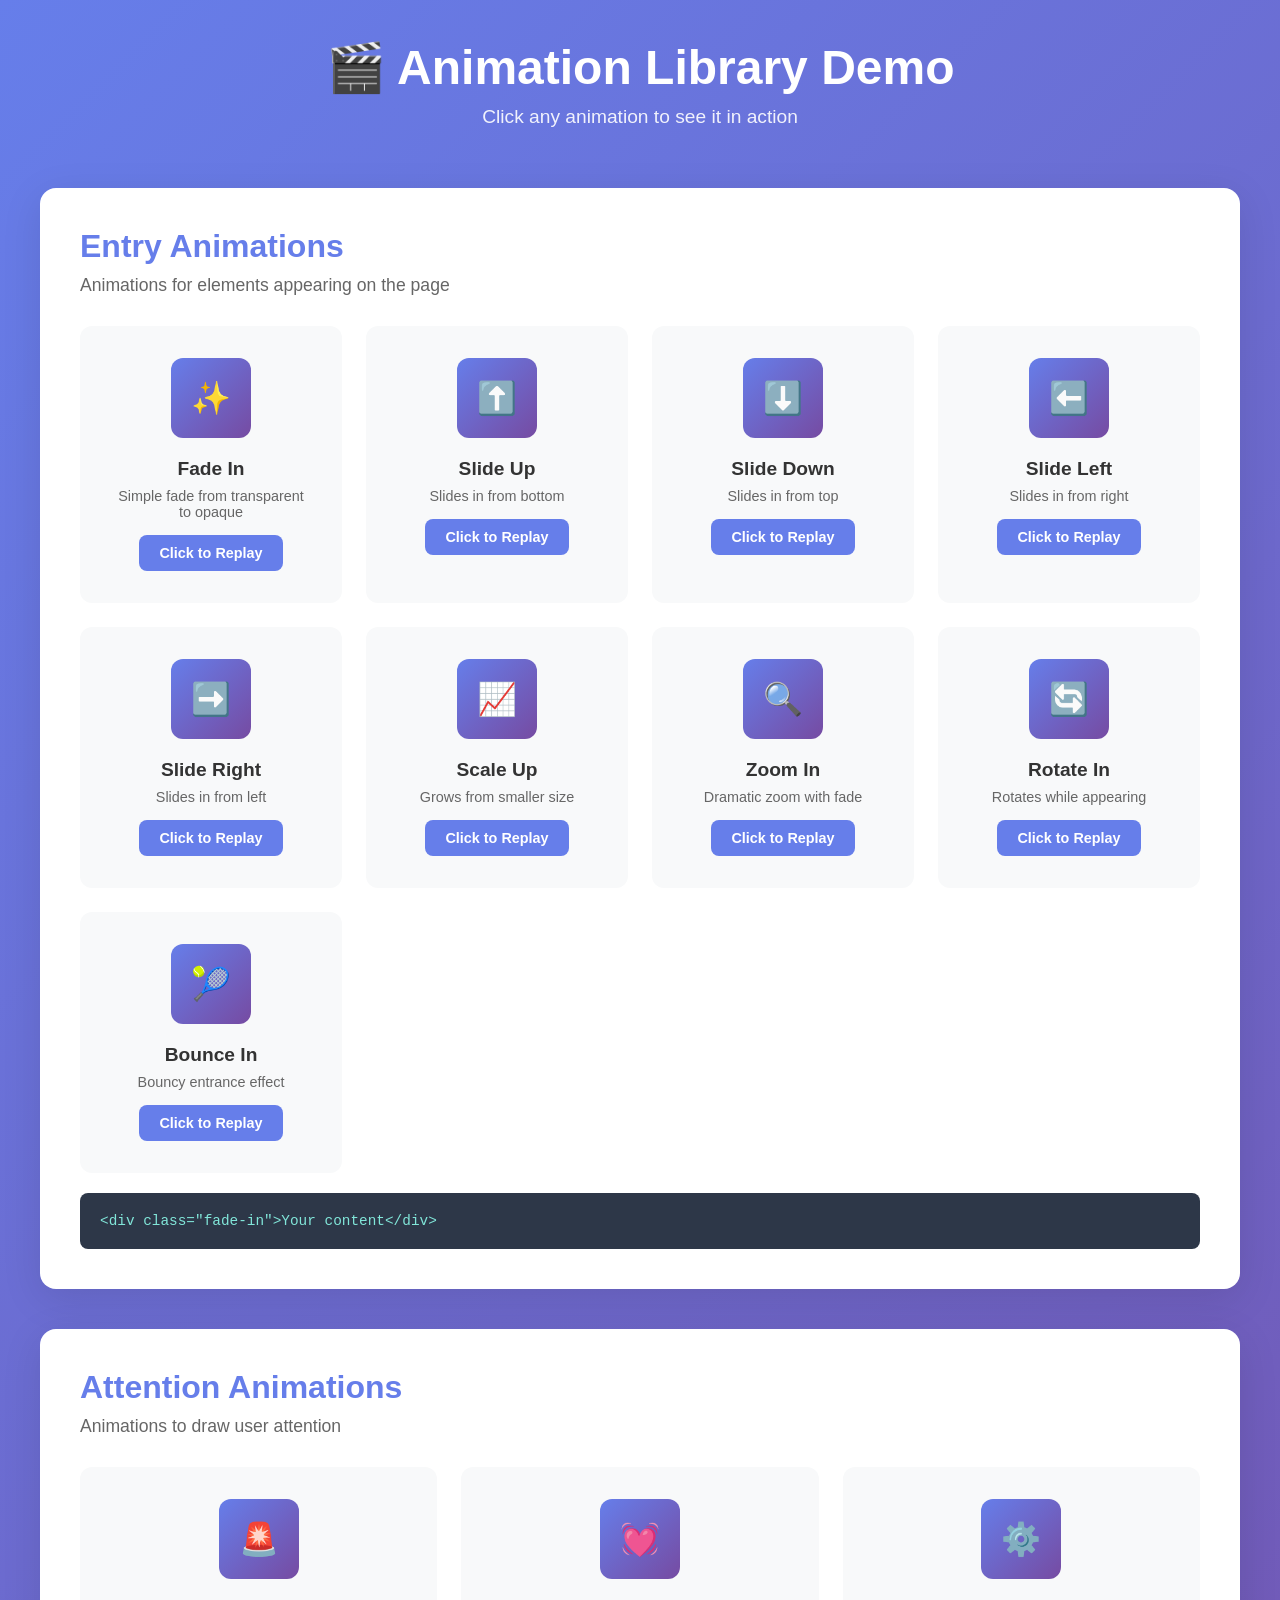
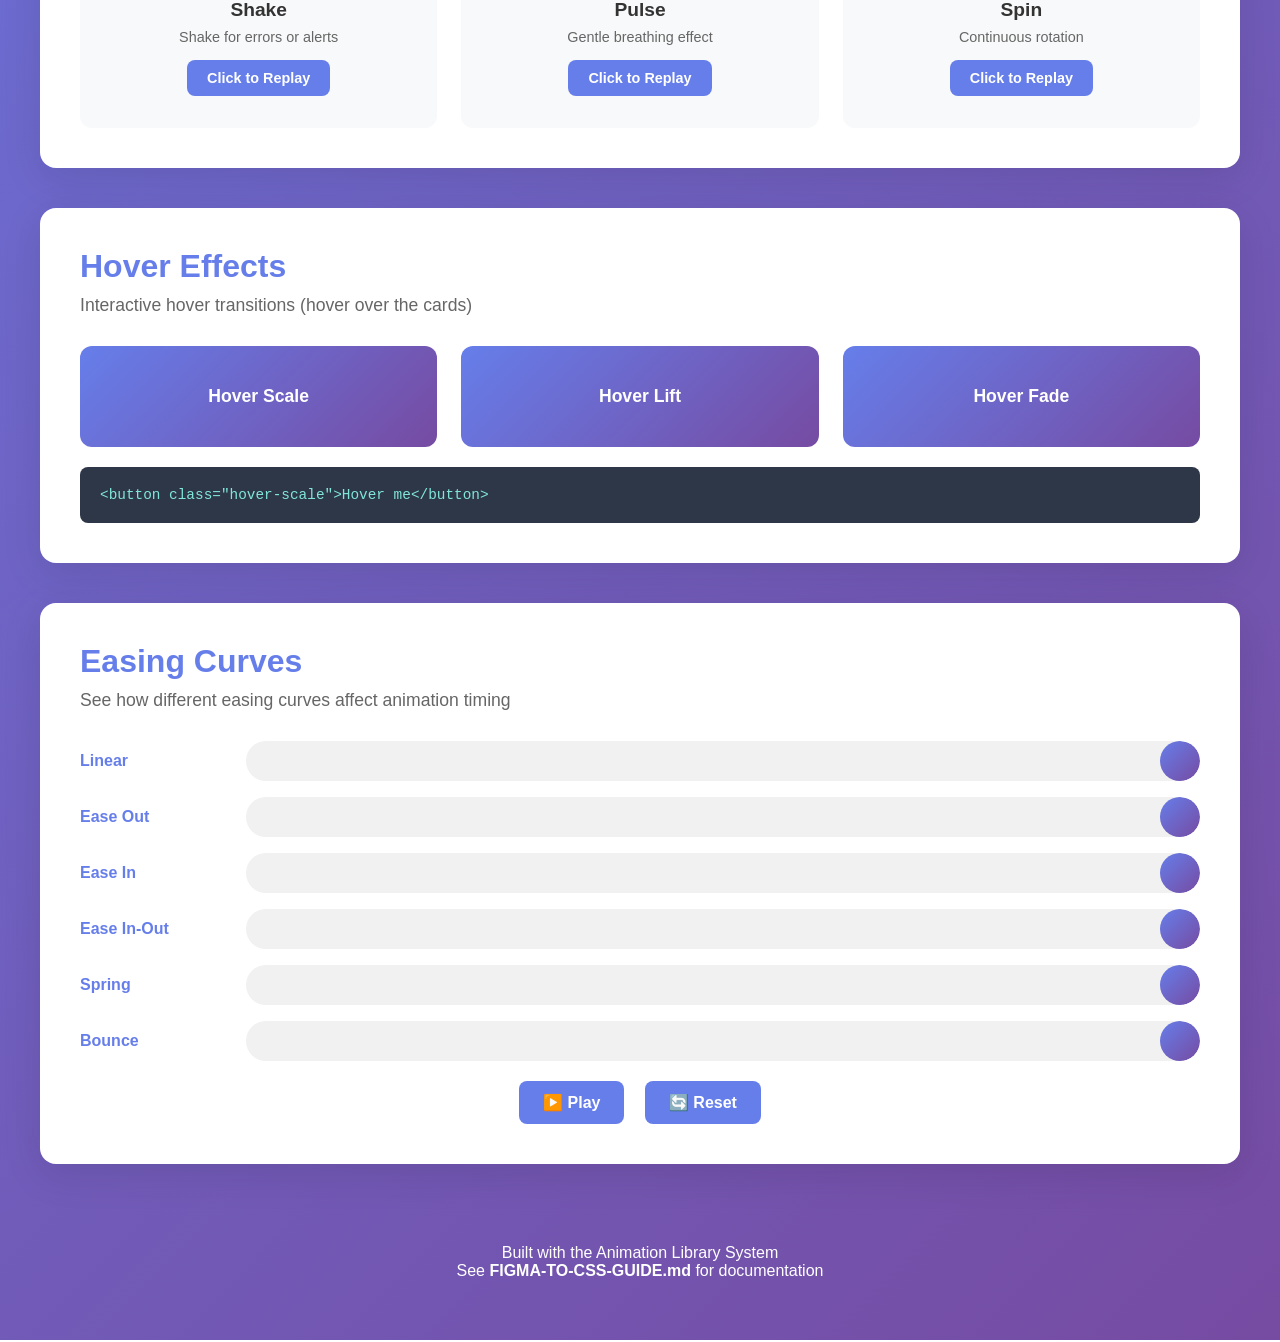
==== demo.html @ 819a4f30 "feat: add complete Figma to CSS animation system This commit introduces a comprehensive solution for" ====
<!DOCTYPE html>
<html lang="en">
<head>
  <meta charset="UTF-8">
  <meta name="viewport" content="width=device-width, initial-scale=1.0">
  <title>Animation Library Demo</title>
  <link rel="stylesheet" href="animations.css">
  <style>
    * {
      margin: 0;
      padding: 0;
      box-sizing: border-box;
    }

    body {
      font-family: -apple-system, BlinkMacSystemFont, 'Segoe UI', Roboto, 'Helvetica Neue', Arial, sans-serif;
      background: linear-gradient(135deg, #667eea 0%, #764ba2 100%);
      min-height: 100vh;
      padding: 40px 20px;
      color: #333;
    }

    .container {
      max-width: 1200px;
      margin: 0 auto;
    }

    header {
      text-align: center;
      margin-bottom: 60px;
      color: white;
    }

    header h1 {
      font-size: 3rem;
      margin-bottom: 10px;
      font-weight: 700;
    }

    header p {
      font-size: 1.2rem;
      opacity: 0.9;
    }

    .section {
      background: white;
      border-radius: 16px;
      padding: 40px;
      margin-bottom: 40px;
      box-shadow: 0 10px 40px rgba(0, 0, 0, 0.1);
    }

    .section h2 {
      font-size: 2rem;
      margin-bottom: 10px;
      color: #667eea;
    }

    .section-description {
      color: #666;
      margin-bottom: 30px;
      font-size: 1.1rem;
    }

    .animation-grid {
      display: grid;
      grid-template-columns: repeat(auto-fit, minmax(250px, 1fr));
      gap: 24px;
      margin-top: 30px;
    }

    .animation-card {
      background: #f8f9fa;
      border-radius: 12px;
      padding: 30px;
      text-align: center;
      cursor: pointer;
      transition: transform 0.2s, box-shadow 0.2s;
      border: 2px solid transparent;
    }

    .animation-card:hover {
      transform: translateY(-4px);
      box-shadow: 0 8px 20px rgba(0, 0, 0, 0.1);
      border-color: #667eea;
    }

    .animation-demo-box {
      width: 80px;
      height: 80px;
      background: linear-gradient(135deg, #667eea 0%, #764ba2 100%);
      border-radius: 12px;
      margin: 0 auto 20px;
      display: flex;
      align-items: center;
      justify-content: center;
      color: white;
      font-size: 2rem;
      font-weight: bold;
    }

    .animation-card h3 {
      font-size: 1.2rem;
      margin-bottom: 8px;
      color: #333;
    }

    .animation-card p {
      font-size: 0.9rem;
      color: #666;
      margin-bottom: 15px;
    }

    .replay-btn {
      background: #667eea;
      color: white;
      border: none;
      padding: 10px 20px;
      border-radius: 8px;
      cursor: pointer;
      font-size: 0.9rem;
      font-weight: 600;
      transition: background 0.2s;
    }

    .replay-btn:hover {
      background: #5568d3;
    }

    .code-block {
      background: #2d3748;
      color: #e2e8f0;
      padding: 20px;
      border-radius: 8px;
      font-family: 'Courier New', monospace;
      font-size: 0.9rem;
      margin-top: 20px;
      overflow-x: auto;
    }

    .code-block code {
      color: #81e6d9;
    }

    .hover-demo-section {
      display: grid;
      grid-template-columns: repeat(auto-fit, minmax(200px, 1fr));
      gap: 24px;
      margin-top: 30px;
    }

    .hover-demo-card {
      background: linear-gradient(135deg, #667eea 0%, #764ba2 100%);
      color: white;
      padding: 40px;
      border-radius: 12px;
      text-align: center;
      font-weight: 600;
      font-size: 1.1rem;
    }

    .easing-demo {
      display: flex;
      flex-direction: column;
      gap: 16px;
      margin-top: 20px;
    }

    .easing-row {
      display: flex;
      align-items: center;
      gap: 16px;
    }

    .easing-label {
      min-width: 150px;
      font-weight: 600;
      color: #667eea;
    }

    .easing-track {
      flex: 1;
      height: 40px;
      background: #f1f1f1;
      border-radius: 20px;
      position: relative;
      overflow: hidden;
    }

    .easing-ball {
      width: 40px;
      height: 40px;
      background: linear-gradient(135deg, #667eea 0%, #764ba2 100%);
      border-radius: 50%;
      position: absolute;
      left: 0;
    }

    .controls {
      text-align: center;
      margin-top: 20px;
    }

    .control-btn {
      background: #667eea;
      color: white;
      border: none;
      padding: 12px 24px;
      border-radius: 8px;
      cursor: pointer;
      font-size: 1rem;
      font-weight: 600;
      margin: 0 8px;
      transition: background 0.2s;
    }

    .control-btn:hover {
      background: #5568d3;
    }

    footer {
      text-align: center;
      color: white;
      margin-top: 60px;
      padding: 20px;
      opacity: 0.9;
    }

    @media (max-width: 768px) {
      header h1 {
        font-size: 2rem;
      }

      .section {
        padding: 24px;
      }

      .animation-grid {
        grid-template-columns: 1fr;
      }
    }
  </style>
</head>
<body>
  <div class="container">
    <header class="fade-in">
      <h1>🎬 Animation Library Demo</h1>
      <p>Click any animation to see it in action</p>
    </header>

    <!-- Entry Animations -->
    <section class="section slide-up">
      <h2>Entry Animations</h2>
      <p class="section-description">Animations for elements appearing on the page</p>

      <div class="animation-grid">
        <div class="animation-card" onclick="replayAnimation(this, 'fade-in')">
          <div class="animation-demo-box">✨</div>
          <h3>Fade In</h3>
          <p>Simple fade from transparent to opaque</p>
          <button class="replay-btn">Click to Replay</button>
        </div>

        <div class="animation-card" onclick="replayAnimation(this, 'slide-up')">
          <div class="animation-demo-box">⬆️</div>
          <h3>Slide Up</h3>
          <p>Slides in from bottom</p>
          <button class="replay-btn">Click to Replay</button>
        </div>

        <div class="animation-card" onclick="replayAnimation(this, 'slide-down')">
          <div class="animation-demo-box">⬇️</div>
          <h3>Slide Down</h3>
          <p>Slides in from top</p>
          <button class="replay-btn">Click to Replay</button>
        </div>

        <div class="animation-card" onclick="replayAnimation(this, 'slide-left')">
          <div class="animation-demo-box">⬅️</div>
          <h3>Slide Left</h3>
          <p>Slides in from right</p>
          <button class="replay-btn">Click to Replay</button>
        </div>

        <div class="animation-card" onclick="replayAnimation(this, 'slide-right')">
          <div class="animation-demo-box">➡️</div>
          <h3>Slide Right</h3>
          <p>Slides in from left</p>
          <button class="replay-btn">Click to Replay</button>
        </div>

        <div class="animation-card" onclick="replayAnimation(this, 'scale-up')">
          <div class="animation-demo-box">📈</div>
          <h3>Scale Up</h3>
          <p>Grows from smaller size</p>
          <button class="replay-btn">Click to Replay</button>
        </div>

        <div class="animation-card" onclick="replayAnimation(this, 'zoom-in')">
          <div class="animation-demo-box">🔍</div>
          <h3>Zoom In</h3>
          <p>Dramatic zoom with fade</p>
          <button class="replay-btn">Click to Replay</button>
        </div>

        <div class="animation-card" onclick="replayAnimation(this, 'rotate-in')">
          <div class="animation-demo-box">🔄</div>
          <h3>Rotate In</h3>
          <p>Rotates while appearing</p>
          <button class="replay-btn">Click to Replay</button>
        </div>

        <div class="animation-card" onclick="replayAnimation(this, 'bounce-in')">
          <div class="animation-demo-box">🎾</div>
          <h3>Bounce In</h3>
          <p>Bouncy entrance effect</p>
          <button class="replay-btn">Click to Replay</button>
        </div>
      </div>

      <div class="code-block">
        <code>&lt;div class="fade-in"&gt;Your content&lt;/div&gt;</code>
      </div>
    </section>

    <!-- Attention Animations -->
    <section class="section slide-up delay-200">
      <h2>Attention Animations</h2>
      <p class="section-description">Animations to draw user attention</p>

      <div class="animation-grid">
        <div class="animation-card" onclick="replayAnimation(this, 'shake')">
          <div class="animation-demo-box">🚨</div>
          <h3>Shake</h3>
          <p>Shake for errors or alerts</p>
          <button class="replay-btn">Click to Replay</button>
        </div>

        <div class="animation-card" onclick="replayAnimation(this, 'pulse')">
          <div class="animation-demo-box">💓</div>
          <h3>Pulse</h3>
          <p>Gentle breathing effect</p>
          <button class="replay-btn">Click to Replay</button>
        </div>

        <div class="animation-card" onclick="replayAnimation(this, 'spin')">
          <div class="animation-demo-box">⚙️</div>
          <h3>Spin</h3>
          <p>Continuous rotation</p>
          <button class="replay-btn">Click to Replay</button>
        </div>
      </div>
    </section>

    <!-- Hover Effects -->
    <section class="section slide-up delay-400">
      <h2>Hover Effects</h2>
      <p class="section-description">Interactive hover transitions (hover over the cards)</p>

      <div class="hover-demo-section">
        <div class="hover-demo-card hover-scale">
          Hover Scale
        </div>
        <div class="hover-demo-card hover-lift">
          Hover Lift
        </div>
        <div class="hover-demo-card hover-fade">
          Hover Fade
        </div>
      </div>

      <div class="code-block">
        <code>&lt;button class="hover-scale"&gt;Hover me&lt;/button&gt;</code>
      </div>
    </section>

    <!-- Easing Comparison -->
    <section class="section slide-up delay-600">
      <h2>Easing Curves</h2>
      <p class="section-description">See how different easing curves affect animation timing</p>

      <div class="easing-demo">
        <div class="easing-row">
          <div class="easing-label">Linear</div>
          <div class="easing-track">
            <div class="easing-ball" data-easing="linear"></div>
          </div>
        </div>
        <div class="easing-row">
          <div class="easing-label">Ease Out</div>
          <div class="easing-track">
            <div class="easing-ball" data-easing="ease-out"></div>
          </div>
        </div>
        <div class="easing-row">
          <div class="easing-label">Ease In</div>
          <div class="easing-track">
            <div class="easing-ball" data-easing="ease-in"></div>
          </div>
        </div>
        <div class="easing-row">
          <div class="easing-label">Ease In-Out</div>
          <div class="easing-track">
            <div class="easing-ball" data-easing="ease-in-out"></div>
          </div>
        </div>
        <div class="easing-row">
          <div class="easing-label">Spring</div>
          <div class="easing-track">
            <div class="easing-ball" data-easing="spring"></div>
          </div>
        </div>
        <div class="easing-row">
          <div class="easing-label">Bounce</div>
          <div class="easing-track">
            <div class="easing-ball" data-easing="bounce"></div>
          </div>
        </div>
      </div>

      <div class="controls">
        <button class="control-btn" onclick="startEasingDemo()">▶️ Play</button>
        <button class="control-btn" onclick="resetEasingDemo()">🔄 Reset</button>
      </div>
    </section>

    <footer class="fade-in delay-800">
      <p>Built with the Animation Library System</p>
      <p>See <strong>FIGMA-TO-CSS-GUIDE.md</strong> for documentation</p>
    </footer>
  </div>

  <script>
    // Replay animation function
    function replayAnimation(card, animationClass) {
      const box = card.querySelector('.animation-demo-box');

      // Remove animation
      box.classList.remove(animationClass);

      // Trigger reflow
      void box.offsetWidth;

      // Add animation back
      box.classList.add(animationClass);
    }

    // Easing demo functions
    function startEasingDemo() {
      const balls = document.querySelectorAll('.easing-ball');

      balls.forEach(ball => {
        ball.style.transition = 'none';
        ball.style.left = '0';

        setTimeout(() => {
          const easing = ball.getAttribute('data-easing');
          let timingFunction;

          switch(easing) {
            case 'linear':
              timingFunction = 'linear';
              break;
            case 'ease-out':
              timingFunction = 'cubic-bezier(0, 0, 0.58, 1)';
              break;
            case 'ease-in':
              timingFunction = 'cubic-bezier(0.42, 0, 1, 1)';
              break;
            case 'ease-in-out':
              timingFunction = 'cubic-bezier(0.42, 0, 0.58, 1)';
              break;
            case 'spring':
              timingFunction = 'cubic-bezier(0.16, 1, 0.3, 1)';
              break;
            case 'bounce':
              timingFunction = 'cubic-bezier(0.68, -0.55, 0.265, 1.55)';
              break;
          }

          ball.style.transition = `left 2s ${timingFunction}`;
          ball.style.left = 'calc(100% - 40px)';
        }, 50);
      });
    }

    function resetEasingDemo() {
      const balls = document.querySelectorAll('.easing-ball');
      balls.forEach(ball => {
        ball.style.transition = 'none';
        ball.style.left = '0';
      });
    }

    // Auto-play easing demo on load
    window.addEventListener('load', () => {
      setTimeout(startEasingDemo, 1000);
    });
  </script>
</body>
</html>
---- animations.css ----
/**
 * Animation Library
 * Generated from animation-tokens.json
 *
 * Usage:
 * 1. Include this CSS file in your project
 * 2. Add animation classes to elements: class="fade-in"
 * 3. Or use custom animations with animation property
 */

/* ============================================
   CSS CUSTOM PROPERTIES (CSS Variables)
   ============================================ */

:root {
  /* Duration Variables */
  --duration-instant: 100ms;
  --duration-fast: 200ms;
  --duration-normal: 300ms;
  --duration-moderate: 400ms;
  --duration-slow: 600ms;
  --duration-slower: 800ms;

  /* Easing Variables */
  --easing-linear: linear;
  --easing-ease: ease;
  --easing-ease-in: cubic-bezier(0.42, 0, 1, 1);
  --easing-ease-out: cubic-bezier(0, 0, 0.58, 1);
  --easing-ease-in-out: cubic-bezier(0.42, 0, 0.58, 1);
  --easing-ease-in-quad: cubic-bezier(0.55, 0.085, 0.68, 0.53);
  --easing-ease-out-quad: cubic-bezier(0.25, 0.46, 0.45, 0.94);
  --easing-ease-in-out-quad: cubic-bezier(0.455, 0.03, 0.515, 0.955);
  --easing-ease-in-cubic: cubic-bezier(0.55, 0.055, 0.675, 0.19);
  --easing-ease-out-cubic: cubic-bezier(0.215, 0.61, 0.355, 1);
  --easing-ease-in-out-cubic: cubic-bezier(0.645, 0.045, 0.355, 1);
  --easing-ease-in-back: cubic-bezier(0.6, -0.28, 0.735, 0.045);
  --easing-ease-out-back: cubic-bezier(0.175, 0.885, 0.32, 1.275);
  --easing-ease-in-out-back: cubic-bezier(0.68, -0.55, 0.265, 1.55);
  --easing-spring: cubic-bezier(0.16, 1, 0.3, 1);
  --easing-bounce: cubic-bezier(0.68, -0.55, 0.265, 1.55);
}

/* ============================================
   KEYFRAME DEFINITIONS
   ============================================ */

/* Fade In */
@keyframes fade-in {
  from {
    opacity: 0;
  }
  to {
    opacity: 1;
  }
}

/* Fade Out */
@keyframes fade-out {
  from {
    opacity: 1;
  }
  to {
    opacity: 0;
  }
}

/* Slide Up */
@keyframes slide-up {
  from {
    transform: translateY(20px);
    opacity: 0;
  }
  to {
    transform: translateY(0);
    opacity: 1;
  }
}

/* Slide Down */
@keyframes slide-down {
  from {
    transform: translateY(-20px);
    opacity: 0;
  }
  to {
    transform: translateY(0);
    opacity: 1;
  }
}

/* Slide Left */
@keyframes slide-left {
  from {
    transform: translateX(20px);
    opacity: 0;
  }
  to {
    transform: translateX(0);
    opacity: 1;
  }
}

/* Slide Right */
@keyframes slide-right {
  from {
    transform: translateX(-20px);
    opacity: 0;
  }
  to {
    transform: translateX(0);
    opacity: 1;
  }
}

/* Scale Up */
@keyframes scale-up {
  from {
    transform: scale(0.95);
    opacity: 0;
  }
  to {
    transform: scale(1);
    opacity: 1;
  }
}

/* Scale Down */
@keyframes scale-down {
  from {
    transform: scale(1.05);
    opacity: 0;
  }
  to {
    transform: scale(1);
    opacity: 1;
  }
}

/* Zoom In */
@keyframes zoom-in {
  from {
    transform: scale(0.8);
    opacity: 0;
  }
  to {
    transform: scale(1);
    opacity: 1;
  }
}

/* Zoom Out */
@keyframes zoom-out {
  from {
    transform: scale(1);
    opacity: 1;
  }
  to {
    transform: scale(0.8);
    opacity: 0;
  }
}

/* Rotate In */
@keyframes rotate-in {
  from {
    transform: rotate(-5deg) scale(0.95);
    opacity: 0;
  }
  to {
    transform: rotate(0deg) scale(1);
    opacity: 1;
  }
}

/* Bounce In */
@keyframes bounce-in {
  from {
    transform: scale(0.3);
    opacity: 0;
  }
  to {
    transform: scale(1);
    opacity: 1;
  }
}

/* Shake */
@keyframes shake {
  0%, 100% {
    transform: translateX(0);
  }
  10%, 30%, 50%, 70%, 90% {
    transform: translateX(-5px);
  }
  20%, 40%, 60%, 80% {
    transform: translateX(5px);
  }
}

/* Pulse */
@keyframes pulse {
  0%, 100% {
    transform: scale(1);
  }
  50% {
    transform: scale(1.05);
  }
}

/* Spin */
@keyframes spin {
  from {
    transform: rotate(0deg);
  }
  to {
    transform: rotate(360deg);
  }
}

/* ============================================
   UTILITY CLASSES
   ============================================ */

/* Fade In - Simple fade in from transparent to opaque */
.fade-in {
  animation: fade-in 300ms var(--easing-ease-out) both;
}

/* Fade Out - Simple fade out from opaque to transparent */
.fade-out {
  animation: fade-out 300ms var(--easing-ease-in) both;
}

/* Slide Up - Slide in from bottom with smooth easing */
.slide-up {
  animation: slide-up 400ms var(--easing-spring) both;
}

/* Slide Down - Slide in from top with smooth easing */
.slide-down {
  animation: slide-down 400ms var(--easing-spring) both;
}

/* Slide Left - Slide in from right */
.slide-left {
  animation: slide-left 400ms var(--easing-spring) both;
}

/* Slide Right - Slide in from left */
.slide-right {
  animation: slide-right 400ms var(--easing-spring) both;
}

/* Scale Up - Scale from smaller to normal size */
.scale-up {
  animation: scale-up 300ms var(--easing-spring) both;
}

/* Scale Down - Scale from larger to normal size */
.scale-down {
  animation: scale-down 300ms var(--easing-spring) both;
}

/* Zoom In - Zoom in effect with fade */
.zoom-in {
  animation: zoom-in 400ms var(--easing-ease-out) both;
}

/* Zoom Out - Zoom out effect with fade */
.zoom-out {
  animation: zoom-out 400ms var(--easing-ease-in) both;
}

/* Rotate In - Rotate and fade in */
.rotate-in {
  animation: rotate-in 500ms var(--easing-spring) both;
}

/* Bounce In - Bounce effect on entry */
.bounce-in {
  animation: bounce-in 600ms var(--easing-bounce) both;
}

/* Shake - Shake animation for errors or attention */
.shake {
  animation: shake 500ms ease-in-out both;
}

/* Pulse - Pulsing scale animation */
.pulse {
  animation: pulse 1000ms ease-in-out both;
}

/* Spin - Continuous rotation (for loaders) */
.spin {
  animation: spin 1000ms linear infinite;
}

/* ============================================
   ANIMATION DELAY UTILITIES
   ============================================ */

.delay-100 {
  animation-delay: 100ms;
}

.delay-200 {
  animation-delay: 200ms;
}

.delay-300 {
  animation-delay: 300ms;
}

.delay-400 {
  animation-delay: 400ms;
}

.delay-500 {
  animation-delay: 500ms;
}

.delay-600 {
  animation-delay: 600ms;
}

.delay-800 {
  animation-delay: 800ms;
}

.delay-1000 {
  animation-delay: 1000ms;
}

/* ============================================
   ANIMATION DURATION UTILITIES
   ============================================ */

.duration-instant {
  animation-duration: var(--duration-instant);
}

.duration-fast {
  animation-duration: var(--duration-fast);
}

.duration-normal {
  animation-duration: var(--duration-normal);
}

.duration-moderate {
  animation-duration: var(--duration-moderate);
}

.duration-slow {
  animation-duration: var(--duration-slow);
}

.duration-slower {
  animation-duration: var(--duration-slower);
}

/* ============================================
   HOVER TRANSITIONS
   ============================================ */

.hover-scale {
  transition: transform var(--duration-normal) var(--easing-ease-out);
}

.hover-scale:hover {
  transform: scale(1.05);
}

.hover-lift {
  transition: transform var(--duration-normal) var(--easing-ease-out),
              box-shadow var(--duration-normal) var(--easing-ease-out);
}

.hover-lift:hover {
  transform: translateY(-2px);
  box-shadow: 0 4px 12px rgba(0, 0, 0, 0.15);
}

.hover-fade {
  transition: opacity var(--duration-normal) var(--easing-ease-out);
}

.hover-fade:hover {
  opacity: 0.8;
}

/* ============================================
   REDUCED MOTION SUPPORT
   ============================================ */

@media (prefers-reduced-motion: reduce) {
  *,
  *::before,
  *::after {
    animation-duration: 0.01ms !important;
    animation-iteration-count: 1 !important;
    transition-duration: 0.01ms !important;
  }
}
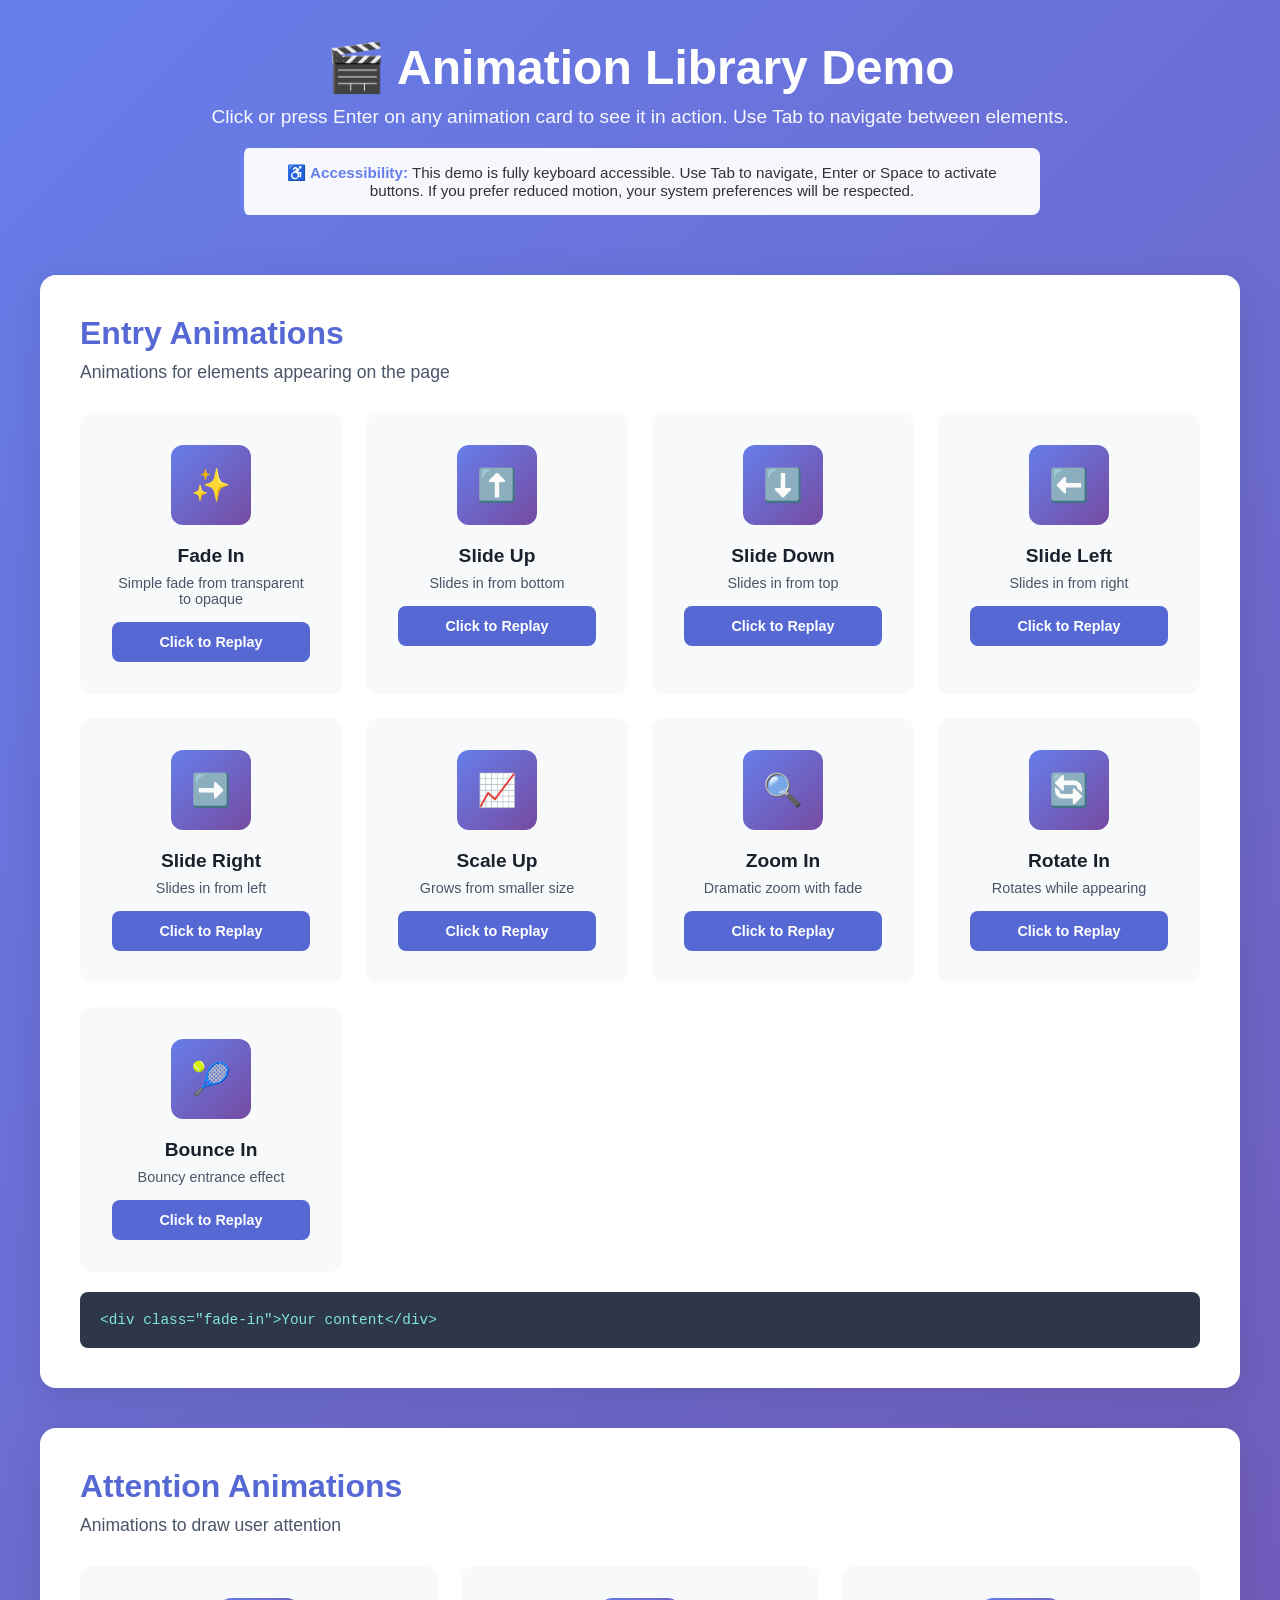
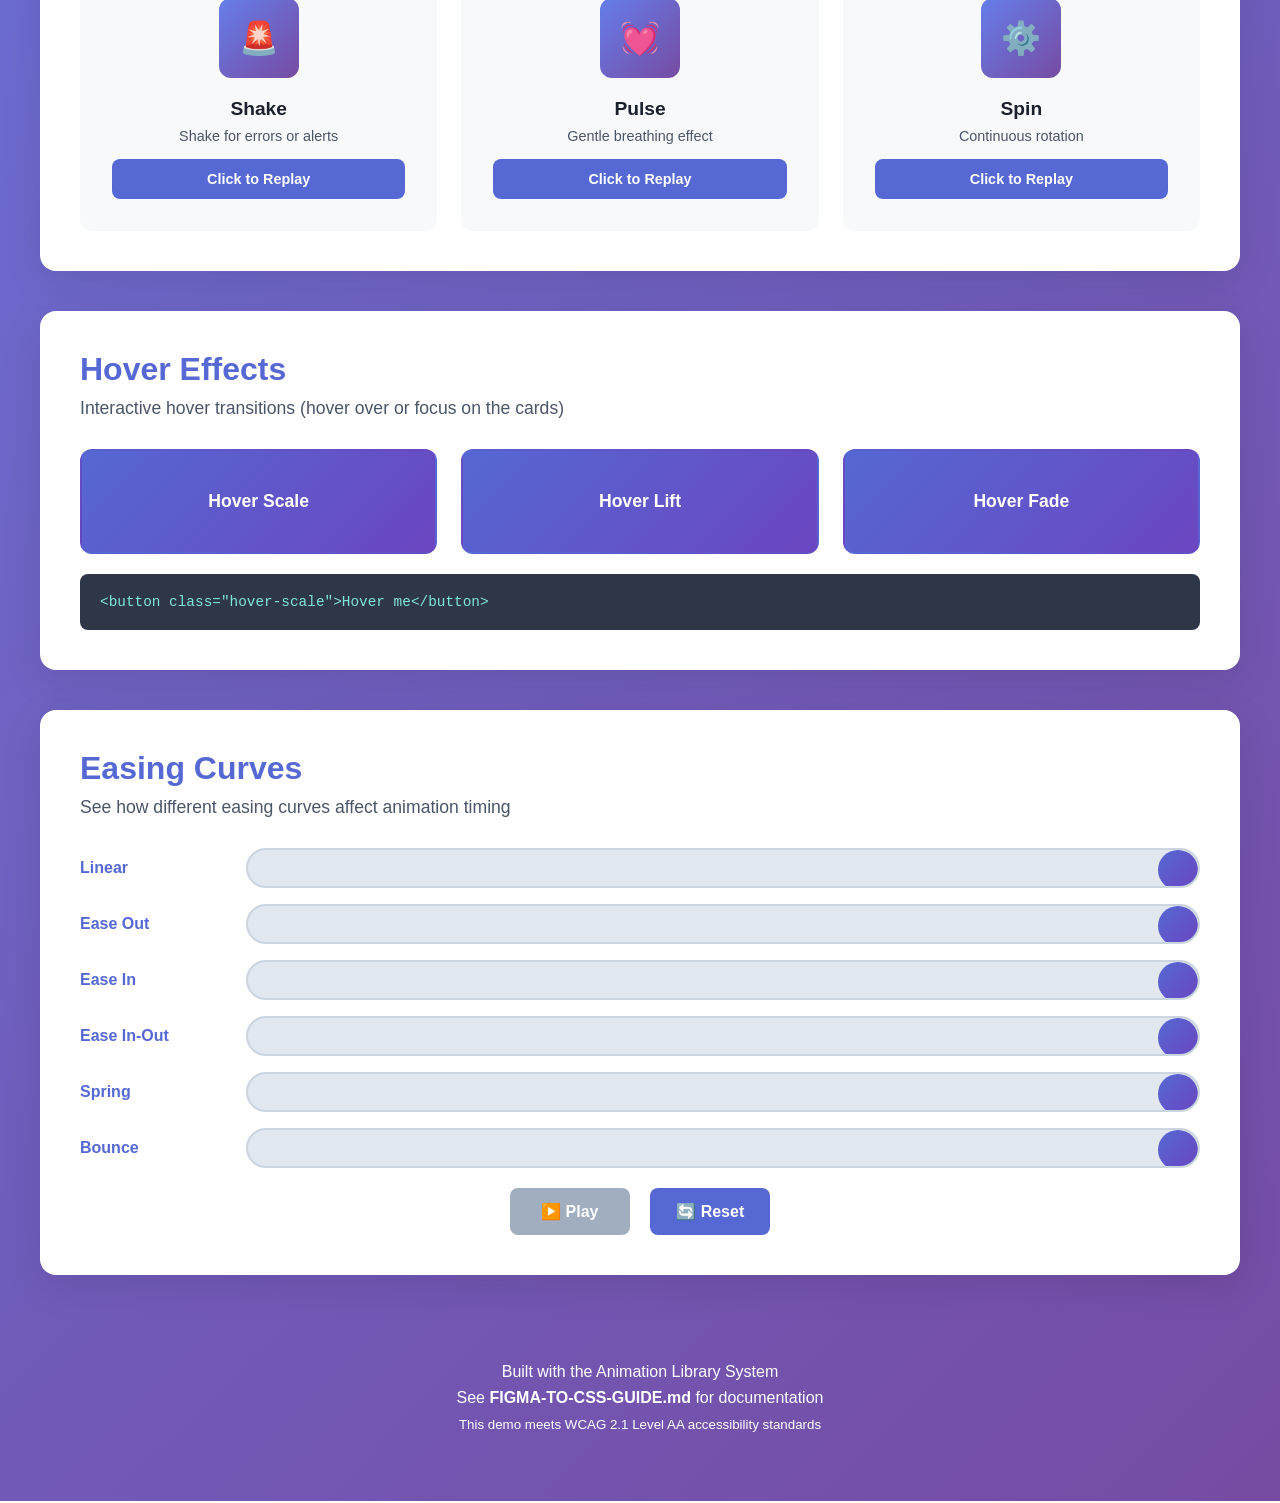
==== commit 4552bb8d: "feat: add comprehensive accessibility features to demo Implements WCAG 2.1 Level AA compliance with " ====
--- a/demo.html
+++ b/demo.html
@@ -3,7 +3,8 @@
 <head>
   <meta charset="UTF-8">
   <meta name="viewport" content="width=device-width, initial-scale=1.0">
-  <title>Animation Library Demo</title>
+  <meta name="description" content="Interactive demo of CSS animation library with accessible controls and examples">
+  <title>Animation Library Demo - Accessible Interactive Showcase</title>
   <link rel="stylesheet" href="animations.css">
   <style>
     * {
@@ -12,6 +13,36 @@
       box-sizing: border-box;
     }
 
+    /* Skip link for keyboard navigation */
+    .skip-link {
+      position: absolute;
+      top: -40px;
+      left: 0;
+      background: #000;
+      color: #fff;
+      padding: 8px 16px;
+      text-decoration: none;
+      font-weight: bold;
+      z-index: 100;
+    }
+
+    .skip-link:focus {
+      top: 0;
+    }
+
+    /* Screen reader only text */
+    .sr-only {
+      position: absolute;
+      width: 1px;
+      height: 1px;
+      padding: 0;
+      margin: -1px;
+      overflow: hidden;
+      clip: rect(0, 0, 0, 0);
+      white-space: nowrap;
+      border-width: 0;
+    }
+
     body {
       font-family: -apple-system, BlinkMacSystemFont, 'Segoe UI', Roboto, 'Helvetica Neue', Arial, sans-serif;
       background: linear-gradient(135deg, #667eea 0%, #764ba2 100%);
@@ -39,7 +70,23 @@
 
     header p {
       font-size: 1.2rem;
-      opacity: 0.9;
+      opacity: 0.95;
+    }
+
+    /* Accessibility notice */
+    .a11y-notice {
+      background: rgba(255, 255, 255, 0.95);
+      color: #333;
+      padding: 16px 24px;
+      border-radius: 8px;
+      margin: 20px auto;
+      max-width: 800px;
+      font-size: 0.95rem;
+      border-left: 4px solid #667eea;
+    }
+
+    .a11y-notice strong {
+      color: #667eea;
     }
 
     .section {
@@ -53,11 +100,11 @@
     .section h2 {
       font-size: 2rem;
       margin-bottom: 10px;
-      color: #667eea;
+      color: #5568d3;
     }
 
     .section-description {
-      color: #666;
+      color: #4a5568;
       margin-bottom: 30px;
       font-size: 1.1rem;
     }
@@ -74,15 +121,22 @@
       border-radius: 12px;
       padding: 30px;
       text-align: center;
-      cursor: pointer;
-      transition: transform 0.2s, box-shadow 0.2s;
+      transition: transform 0.2s, box-shadow 0.2s, border-color 0.2s;
       border: 2px solid transparent;
-    }
-
-    .animation-card:hover {
+      position: relative;
+    }
+
+    .animation-card:hover,
+    .animation-card:focus-within {
       transform: translateY(-4px);
       box-shadow: 0 8px 20px rgba(0, 0, 0, 0.1);
       border-color: #667eea;
+    }
+
+    /* Enhanced focus styles for accessibility */
+    .animation-card:focus-within {
+      outline: 3px solid #667eea;
+      outline-offset: 2px;
     }
 
     .animation-demo-box {
@@ -102,29 +156,50 @@
     .animation-card h3 {
       font-size: 1.2rem;
       margin-bottom: 8px;
-      color: #333;
+      color: #1a202c;
     }
 
     .animation-card p {
       font-size: 0.9rem;
-      color: #666;
+      color: #4a5568;
       margin-bottom: 15px;
     }
 
     .replay-btn {
-      background: #667eea;
+      background: #5568d3;
       color: white;
-      border: none;
+      border: 2px solid transparent;
       padding: 10px 20px;
       border-radius: 8px;
       cursor: pointer;
       font-size: 0.9rem;
       font-weight: 600;
-      transition: background 0.2s;
+      transition: background 0.2s, border-color 0.2s, transform 0.2s;
+      width: 100%;
     }
 
     .replay-btn:hover {
-      background: #5568d3;
+      background: #4c51bf;
+      transform: translateY(-1px);
+    }
+
+    .replay-btn:focus {
+      outline: 3px solid #667eea;
+      outline-offset: 2px;
+      border-color: #667eea;
+    }
+
+    .replay-btn:active {
+      transform: translateY(0);
+    }
+
+    /* Status announcement for screen readers */
+    .status-announcement {
+      position: absolute;
+      left: -10000px;
+      width: 1px;
+      height: 1px;
+      overflow: hidden;
     }
 
     .code-block {
@@ -150,13 +225,21 @@
     }
 
     .hover-demo-card {
-      background: linear-gradient(135deg, #667eea 0%, #764ba2 100%);
+      background: linear-gradient(135deg, #5568d3 0%, #6b46c1 100%);
       color: white;
       padding: 40px;
       border-radius: 12px;
       text-align: center;
       font-weight: 600;
       font-size: 1.1rem;
+      border: 2px solid transparent;
+      cursor: default;
+    }
+
+    .hover-demo-card:focus {
+      outline: 3px solid white;
+      outline-offset: 2px;
+      border-color: white;
     }
 
     .easing-demo {
@@ -175,22 +258,24 @@
     .easing-label {
       min-width: 150px;
       font-weight: 600;
-      color: #667eea;
+      color: #5568d3;
+      font-size: 1rem;
     }
 
     .easing-track {
       flex: 1;
       height: 40px;
-      background: #f1f1f1;
+      background: #e2e8f0;
       border-radius: 20px;
       position: relative;
       overflow: hidden;
+      border: 2px solid #cbd5e0;
     }
 
     .easing-ball {
       width: 40px;
       height: 40px;
-      background: linear-gradient(135deg, #667eea 0%, #764ba2 100%);
+      background: linear-gradient(135deg, #5568d3 0%, #6b46c1 100%);
       border-radius: 50%;
       position: absolute;
       left: 0;
@@ -202,20 +287,38 @@
     }
 
     .control-btn {
-      background: #667eea;
+      background: #5568d3;
       color: white;
-      border: none;
+      border: 2px solid transparent;
       padding: 12px 24px;
       border-radius: 8px;
       cursor: pointer;
       font-size: 1rem;
       font-weight: 600;
       margin: 0 8px;
-      transition: background 0.2s;
+      transition: background 0.2s, transform 0.2s, border-color 0.2s;
+      min-width: 120px;
     }
 
     .control-btn:hover {
-      background: #5568d3;
+      background: #4c51bf;
+      transform: translateY(-2px);
+    }
+
+    .control-btn:focus {
+      outline: 3px solid #667eea;
+      outline-offset: 2px;
+      border-color: #667eea;
+    }
+
+    .control-btn:active {
+      transform: translateY(0);
+    }
+
+    .control-btn:disabled {
+      background: #a0aec0;
+      cursor: not-allowed;
+      transform: none;
     }
 
     footer {
@@ -223,7 +326,11 @@
       color: white;
       margin-top: 60px;
       padding: 20px;
-      opacity: 0.9;
+    }
+
+    footer p {
+      margin: 8px 0;
+      font-size: 1rem;
     }
 
     @media (max-width: 768px) {
@@ -242,197 +349,313 @@
   </style>
 </head>
 <body>
+  <a href="#main-content" class="skip-link">Skip to main content</a>
+
   <div class="container">
     <header class="fade-in">
       <h1>🎬 Animation Library Demo</h1>
-      <p>Click any animation to see it in action</p>
+      <p>Click or press Enter on any animation card to see it in action. Use Tab to navigate between elements.</p>
+
+      <div class="a11y-notice" role="status" aria-live="polite">
+        <strong>♿ Accessibility:</strong> This demo is fully keyboard accessible. Use Tab to navigate, Enter or Space to activate buttons.
+        If you prefer reduced motion, your system preferences will be respected.
+      </div>
     </header>
 
-    <!-- Entry Animations -->
-    <section class="section slide-up">
-      <h2>Entry Animations</h2>
-      <p class="section-description">Animations for elements appearing on the page</p>
-
-      <div class="animation-grid">
-        <div class="animation-card" onclick="replayAnimation(this, 'fade-in')">
-          <div class="animation-demo-box">✨</div>
-          <h3>Fade In</h3>
-          <p>Simple fade from transparent to opaque</p>
-          <button class="replay-btn">Click to Replay</button>
+    <main id="main-content">
+      <!-- Live region for screen reader announcements -->
+      <div aria-live="assertive" aria-atomic="true" class="sr-only" id="status-announcement"></div>
+
+      <!-- Entry Animations -->
+      <section class="section slide-up" aria-labelledby="entry-animations-heading">
+        <h2 id="entry-animations-heading">Entry Animations</h2>
+        <p class="section-description">Animations for elements appearing on the page</p>
+
+        <div class="animation-grid" role="list">
+          <div class="animation-card" role="listitem">
+            <div class="animation-demo-box" aria-hidden="true">✨</div>
+            <h3 id="fade-in-title">Fade In</h3>
+            <p>Simple fade from transparent to opaque</p>
+            <button
+              class="replay-btn"
+              aria-label="Replay Fade In animation"
+              aria-describedby="fade-in-title"
+              onclick="replayAnimation(this, 'fade-in', 'Fade In')">
+              Click to Replay
+            </button>
+          </div>
+
+          <div class="animation-card" role="listitem">
+            <div class="animation-demo-box" aria-hidden="true">⬆️</div>
+            <h3 id="slide-up-title">Slide Up</h3>
+            <p>Slides in from bottom</p>
+            <button
+              class="replay-btn"
+              aria-label="Replay Slide Up animation"
+              aria-describedby="slide-up-title"
+              onclick="replayAnimation(this, 'slide-up', 'Slide Up')">
+              Click to Replay
+            </button>
+          </div>
+
+          <div class="animation-card" role="listitem">
+            <div class="animation-demo-box" aria-hidden="true">⬇️</div>
+            <h3 id="slide-down-title">Slide Down</h3>
+            <p>Slides in from top</p>
+            <button
+              class="replay-btn"
+              aria-label="Replay Slide Down animation"
+              aria-describedby="slide-down-title"
+              onclick="replayAnimation(this, 'slide-down', 'Slide Down')">
+              Click to Replay
+            </button>
+          </div>
+
+          <div class="animation-card" role="listitem">
+            <div class="animation-demo-box" aria-hidden="true">⬅️</div>
+            <h3 id="slide-left-title">Slide Left</h3>
+            <p>Slides in from right</p>
+            <button
+              class="replay-btn"
+              aria-label="Replay Slide Left animation"
+              aria-describedby="slide-left-title"
+              onclick="replayAnimation(this, 'slide-left', 'Slide Left')">
+              Click to Replay
+            </button>
+          </div>
+
+          <div class="animation-card" role="listitem">
+            <div class="animation-demo-box" aria-hidden="true">➡️</div>
+            <h3 id="slide-right-title">Slide Right</h3>
+            <p>Slides in from left</p>
+            <button
+              class="replay-btn"
+              aria-label="Replay Slide Right animation"
+              aria-describedby="slide-right-title"
+              onclick="replayAnimation(this, 'slide-right', 'Slide Right')">
+              Click to Replay
+            </button>
+          </div>
+
+          <div class="animation-card" role="listitem">
+            <div class="animation-demo-box" aria-hidden="true">📈</div>
+            <h3 id="scale-up-title">Scale Up</h3>
+            <p>Grows from smaller size</p>
+            <button
+              class="replay-btn"
+              aria-label="Replay Scale Up animation"
+              aria-describedby="scale-up-title"
+              onclick="replayAnimation(this, 'scale-up', 'Scale Up')">
+              Click to Replay
+            </button>
+          </div>
+
+          <div class="animation-card" role="listitem">
+            <div class="animation-demo-box" aria-hidden="true">🔍</div>
+            <h3 id="zoom-in-title">Zoom In</h3>
+            <p>Dramatic zoom with fade</p>
+            <button
+              class="replay-btn"
+              aria-label="Replay Zoom In animation"
+              aria-describedby="zoom-in-title"
+              onclick="replayAnimation(this, 'zoom-in', 'Zoom In')">
+              Click to Replay
+            </button>
+          </div>
+
+          <div class="animation-card" role="listitem">
+            <div class="animation-demo-box" aria-hidden="true">🔄</div>
+            <h3 id="rotate-in-title">Rotate In</h3>
+            <p>Rotates while appearing</p>
+            <button
+              class="replay-btn"
+              aria-label="Replay Rotate In animation"
+              aria-describedby="rotate-in-title"
+              onclick="replayAnimation(this, 'rotate-in', 'Rotate In')">
+              Click to Replay
+            </button>
+          </div>
+
+          <div class="animation-card" role="listitem">
+            <div class="animation-demo-box" aria-hidden="true">🎾</div>
+            <h3 id="bounce-in-title">Bounce In</h3>
+            <p>Bouncy entrance effect</p>
+            <button
+              class="replay-btn"
+              aria-label="Replay Bounce In animation"
+              aria-describedby="bounce-in-title"
+              onclick="replayAnimation(this, 'bounce-in', 'Bounce In')">
+              Click to Replay
+            </button>
+          </div>
+      </div>
+
+        <div class="code-block" role="region" aria-label="Code example">
+          <code>&lt;div class="fade-in"&gt;Your content&lt;/div&gt;</code>
         </div>
-
-        <div class="animation-card" onclick="replayAnimation(this, 'slide-up')">
-          <div class="animation-demo-box">⬆️</div>
-          <h3>Slide Up</h3>
-          <p>Slides in from bottom</p>
-          <button class="replay-btn">Click to Replay</button>
+      </section>
+
+      <!-- Attention Animations -->
+      <section class="section slide-up delay-200" aria-labelledby="attention-animations-heading">
+        <h2 id="attention-animations-heading">Attention Animations</h2>
+        <p class="section-description">Animations to draw user attention</p>
+
+        <div class="animation-grid" role="list">
+          <div class="animation-card" role="listitem">
+            <div class="animation-demo-box" aria-hidden="true">🚨</div>
+            <h3 id="shake-title">Shake</h3>
+            <p>Shake for errors or alerts</p>
+            <button
+              class="replay-btn"
+              aria-label="Replay Shake animation"
+              aria-describedby="shake-title"
+              onclick="replayAnimation(this, 'shake', 'Shake')">
+              Click to Replay
+            </button>
+          </div>
+
+          <div class="animation-card" role="listitem">
+            <div class="animation-demo-box" aria-hidden="true">💓</div>
+            <h3 id="pulse-title">Pulse</h3>
+            <p>Gentle breathing effect</p>
+            <button
+              class="replay-btn"
+              aria-label="Replay Pulse animation"
+              aria-describedby="pulse-title"
+              onclick="replayAnimation(this, 'pulse', 'Pulse')">
+              Click to Replay
+            </button>
+          </div>
+
+          <div class="animation-card" role="listitem">
+            <div class="animation-demo-box" aria-hidden="true">⚙️</div>
+            <h3 id="spin-title">Spin</h3>
+            <p>Continuous rotation</p>
+            <button
+              class="replay-btn"
+              aria-label="Replay Spin animation"
+              aria-describedby="spin-title"
+              onclick="replayAnimation(this, 'spin', 'Spin')">
+              Click to Replay
+            </button>
+          </div>
         </div>
-
-        <div class="animation-card" onclick="replayAnimation(this, 'slide-down')">
-          <div class="animation-demo-box">⬇️</div>
-          <h3>Slide Down</h3>
-          <p>Slides in from top</p>
-          <button class="replay-btn">Click to Replay</button>
+      </section>
+
+      <!-- Hover Effects -->
+      <section class="section slide-up delay-400" aria-labelledby="hover-effects-heading">
+        <h2 id="hover-effects-heading">Hover Effects</h2>
+        <p class="section-description">Interactive hover transitions (hover over or focus on the cards)</p>
+
+        <div class="hover-demo-section" role="list">
+          <div class="hover-demo-card hover-scale" tabindex="0" role="listitem" aria-label="Hover Scale effect demonstration">
+            Hover Scale
+          </div>
+          <div class="hover-demo-card hover-lift" tabindex="0" role="listitem" aria-label="Hover Lift effect demonstration">
+            Hover Lift
+          </div>
+          <div class="hover-demo-card hover-fade" tabindex="0" role="listitem" aria-label="Hover Fade effect demonstration">
+            Hover Fade
+          </div>
         </div>
 
-        <div class="animation-card" onclick="replayAnimation(this, 'slide-left')">
-          <div class="animation-demo-box">⬅️</div>
-          <h3>Slide Left</h3>
-          <p>Slides in from right</p>
-          <button class="replay-btn">Click to Replay</button>
+        <div class="code-block" role="region" aria-label="Code example">
+          <code>&lt;button class="hover-scale"&gt;Hover me&lt;/button&gt;</code>
         </div>
-
-        <div class="animation-card" onclick="replayAnimation(this, 'slide-right')">
-          <div class="animation-demo-box">➡️</div>
-          <h3>Slide Right</h3>
-          <p>Slides in from left</p>
-          <button class="replay-btn">Click to Replay</button>
+      </section>
+
+      <!-- Easing Comparison -->
+      <section class="section slide-up delay-600" aria-labelledby="easing-curves-heading">
+        <h2 id="easing-curves-heading">Easing Curves</h2>
+        <p class="section-description">See how different easing curves affect animation timing</p>
+
+        <div class="easing-demo" role="region" aria-label="Easing curves comparison">
+          <div class="easing-row">
+            <div class="easing-label" id="linear-label">Linear</div>
+            <div class="easing-track" role="img" aria-labelledby="linear-label" aria-describedby="linear-desc">
+              <div class="easing-ball" data-easing="linear" aria-hidden="true"></div>
+            </div>
+            <span id="linear-desc" class="sr-only">Animation moves at constant speed</span>
+          </div>
+          <div class="easing-row">
+            <div class="easing-label" id="ease-out-label">Ease Out</div>
+            <div class="easing-track" role="img" aria-labelledby="ease-out-label" aria-describedby="ease-out-desc">
+              <div class="easing-ball" data-easing="ease-out" aria-hidden="true"></div>
+            </div>
+            <span id="ease-out-desc" class="sr-only">Animation starts fast and slows down at the end</span>
+          </div>
+          <div class="easing-row">
+            <div class="easing-label" id="ease-in-label">Ease In</div>
+            <div class="easing-track" role="img" aria-labelledby="ease-in-label" aria-describedby="ease-in-desc">
+              <div class="easing-ball" data-easing="ease-in" aria-hidden="true"></div>
+            </div>
+            <span id="ease-in-desc" class="sr-only">Animation starts slow and speeds up at the end</span>
+          </div>
+          <div class="easing-row">
+            <div class="easing-label" id="ease-in-out-label">Ease In-Out</div>
+            <div class="easing-track" role="img" aria-labelledby="ease-in-out-label" aria-describedby="ease-in-out-desc">
+              <div class="easing-ball" data-easing="ease-in-out" aria-hidden="true"></div>
+            </div>
+            <span id="ease-in-out-desc" class="sr-only">Animation starts slow, speeds up, then slows down</span>
+          </div>
+          <div class="easing-row">
+            <div class="easing-label" id="spring-label">Spring</div>
+            <div class="easing-track" role="img" aria-labelledby="spring-label" aria-describedby="spring-desc">
+              <div class="easing-ball" data-easing="spring" aria-hidden="true"></div>
+            </div>
+            <span id="spring-desc" class="sr-only">Animation has a spring-like bouncy effect</span>
+          </div>
+          <div class="easing-row">
+            <div class="easing-label" id="bounce-label">Bounce</div>
+            <div class="easing-track" role="img" aria-labelledby="bounce-label" aria-describedby="bounce-desc">
+              <div class="easing-ball" data-easing="bounce" aria-hidden="true"></div>
+            </div>
+            <span id="bounce-desc" class="sr-only">Animation overshoots and bounces at the end</span>
+          </div>
         </div>
 
-        <div class="animation-card" onclick="replayAnimation(this, 'scale-up')">
-          <div class="animation-demo-box">📈</div>
-          <h3>Scale Up</h3>
-          <p>Grows from smaller size</p>
-          <button class="replay-btn">Click to Replay</button>
+        <div class="controls" role="group" aria-label="Easing animation controls">
+          <button
+            class="control-btn"
+            id="play-btn"
+            aria-label="Play easing curve animations"
+            onclick="startEasingDemo()">
+            ▶️ Play
+          </button>
+          <button
+            class="control-btn"
+            id="reset-btn"
+            aria-label="Reset easing curve animations"
+            onclick="resetEasingDemo()">
+            🔄 Reset
+          </button>
         </div>
-
-        <div class="animation-card" onclick="replayAnimation(this, 'zoom-in')">
-          <div class="animation-demo-box">🔍</div>
-          <h3>Zoom In</h3>
-          <p>Dramatic zoom with fade</p>
-          <button class="replay-btn">Click to Replay</button>
-        </div>
-
-        <div class="animation-card" onclick="replayAnimation(this, 'rotate-in')">
-          <div class="animation-demo-box">🔄</div>
-          <h3>Rotate In</h3>
-          <p>Rotates while appearing</p>
-          <button class="replay-btn">Click to Replay</button>
-        </div>
-
-        <div class="animation-card" onclick="replayAnimation(this, 'bounce-in')">
-          <div class="animation-demo-box">🎾</div>
-          <h3>Bounce In</h3>
-          <p>Bouncy entrance effect</p>
-          <button class="replay-btn">Click to Replay</button>
-        </div>
-      </div>
-
-      <div class="code-block">
-        <code>&lt;div class="fade-in"&gt;Your content&lt;/div&gt;</code>
-      </div>
-    </section>
-
-    <!-- Attention Animations -->
-    <section class="section slide-up delay-200">
-      <h2>Attention Animations</h2>
-      <p class="section-description">Animations to draw user attention</p>
-
-      <div class="animation-grid">
-        <div class="animation-card" onclick="replayAnimation(this, 'shake')">
-          <div class="animation-demo-box">🚨</div>
-          <h3>Shake</h3>
-          <p>Shake for errors or alerts</p>
-          <button class="replay-btn">Click to Replay</button>
-        </div>
-
-        <div class="animation-card" onclick="replayAnimation(this, 'pulse')">
-          <div class="animation-demo-box">💓</div>
-          <h3>Pulse</h3>
-          <p>Gentle breathing effect</p>
-          <button class="replay-btn">Click to Replay</button>
-        </div>
-
-        <div class="animation-card" onclick="replayAnimation(this, 'spin')">
-          <div class="animation-demo-box">⚙️</div>
-          <h3>Spin</h3>
-          <p>Continuous rotation</p>
-          <button class="replay-btn">Click to Replay</button>
-        </div>
-      </div>
-    </section>
-
-    <!-- Hover Effects -->
-    <section class="section slide-up delay-400">
-      <h2>Hover Effects</h2>
-      <p class="section-description">Interactive hover transitions (hover over the cards)</p>
-
-      <div class="hover-demo-section">
-        <div class="hover-demo-card hover-scale">
-          Hover Scale
-        </div>
-        <div class="hover-demo-card hover-lift">
-          Hover Lift
-        </div>
-        <div class="hover-demo-card hover-fade">
-          Hover Fade
-        </div>
-      </div>
-
-      <div class="code-block">
-        <code>&lt;button class="hover-scale"&gt;Hover me&lt;/button&gt;</code>
-      </div>
-    </section>
-
-    <!-- Easing Comparison -->
-    <section class="section slide-up delay-600">
-      <h2>Easing Curves</h2>
-      <p class="section-description">See how different easing curves affect animation timing</p>
-
-      <div class="easing-demo">
-        <div class="easing-row">
-          <div class="easing-label">Linear</div>
-          <div class="easing-track">
-            <div class="easing-ball" data-easing="linear"></div>
-          </div>
-        </div>
-        <div class="easing-row">
-          <div class="easing-label">Ease Out</div>
-          <div class="easing-track">
-            <div class="easing-ball" data-easing="ease-out"></div>
-          </div>
-        </div>
-        <div class="easing-row">
-          <div class="easing-label">Ease In</div>
-          <div class="easing-track">
-            <div class="easing-ball" data-easing="ease-in"></div>
-          </div>
-        </div>
-        <div class="easing-row">
-          <div class="easing-label">Ease In-Out</div>
-          <div class="easing-track">
-            <div class="easing-ball" data-easing="ease-in-out"></div>
-          </div>
-        </div>
-        <div class="easing-row">
-          <div class="easing-label">Spring</div>
-          <div class="easing-track">
-            <div class="easing-ball" data-easing="spring"></div>
-          </div>
-        </div>
-        <div class="easing-row">
-          <div class="easing-label">Bounce</div>
-          <div class="easing-track">
-            <div class="easing-ball" data-easing="bounce"></div>
-          </div>
-        </div>
-      </div>
-
-      <div class="controls">
-        <button class="control-btn" onclick="startEasingDemo()">▶️ Play</button>
-        <button class="control-btn" onclick="resetEasingDemo()">🔄 Reset</button>
-      </div>
-    </section>
-
-    <footer class="fade-in delay-800">
+      </section>
+    </main>
+
+    <footer class="fade-in delay-800" role="contentinfo">
       <p>Built with the Animation Library System</p>
       <p>See <strong>FIGMA-TO-CSS-GUIDE.md</strong> for documentation</p>
+      <p><small>This demo meets WCAG 2.1 Level AA accessibility standards</small></p>
     </footer>
   </div>
 
   <script>
-    // Replay animation function
-    function replayAnimation(card, animationClass) {
+    // Announce to screen readers
+    function announce(message) {
+      const statusEl = document.getElementById('status-announcement');
+      if (statusEl) {
+        statusEl.textContent = message;
+        // Clear after a delay
+        setTimeout(() => {
+          statusEl.textContent = '';
+        }, 1000);
+      }
+    }
+
+    // Replay animation function with accessibility announcement
+    function replayAnimation(button, animationClass, animationName) {
+      const card = button.closest('.animation-card');
       const box = card.querySelector('.animation-demo-box');
 
       // Remove animation
@@ -443,11 +666,29 @@
 
       // Add animation back
       box.classList.add(animationClass);
-    }
-
-    // Easing demo functions
+
+      // Announce to screen readers
+      announce(`Playing ${animationName} animation`);
+
+      // Provide visual feedback on button
+      button.disabled = true;
+      setTimeout(() => {
+        button.disabled = false;
+      }, 600);
+    }
+
+    // Easing demo functions with accessibility
     function startEasingDemo() {
       const balls = document.querySelectorAll('.easing-ball');
+      const playBtn = document.getElementById('play-btn');
+
+      // Announce to screen readers
+      announce('Playing easing curve demonstrations');
+
+      // Disable play button during animation
+      if (playBtn) {
+        playBtn.disabled = true;
+      }
 
       balls.forEach(ball => {
         ball.style.transition = 'none';
@@ -482,6 +723,14 @@
           ball.style.left = 'calc(100% - 40px)';
         }, 50);
       });
+
+      // Re-enable play button after animation completes
+      setTimeout(() => {
+        if (playBtn) {
+          playBtn.disabled = false;
+        }
+        announce('Easing curve demonstrations complete');
+      }, 2100);
     }
 
     function resetEasingDemo() {
@@ -490,11 +739,40 @@
         ball.style.transition = 'none';
         ball.style.left = '0';
       });
-    }
-
-    // Auto-play easing demo on load
+
+      // Announce to screen readers
+      announce('Easing curve animations reset');
+    }
+
+    // Auto-play easing demo on load (respecting prefers-reduced-motion)
     window.addEventListener('load', () => {
-      setTimeout(startEasingDemo, 1000);
+      const prefersReducedMotion = window.matchMedia('(prefers-reduced-motion: reduce)').matches;
+
+      if (!prefersReducedMotion) {
+        setTimeout(startEasingDemo, 1000);
+      } else {
+        // Announce that animations are disabled for accessibility
+        announce('Animations are disabled due to your reduced motion preference');
+      }
+    });
+
+    // Handle keyboard navigation for hover demo cards
+    document.addEventListener('DOMContentLoaded', () => {
+      const hoverCards = document.querySelectorAll('.hover-demo-card');
+
+      hoverCards.forEach(card => {
+        // Add keyboard event listener
+        card.addEventListener('keydown', (e) => {
+          if (e.key === 'Enter' || e.key === ' ') {
+            e.preventDefault();
+            // Trigger hover effect briefly
+            card.classList.add('hover-active');
+            setTimeout(() => {
+              card.classList.remove('hover-active');
+            }, 300);
+          }
+        });
+      });
     });
   </script>
 </body>
